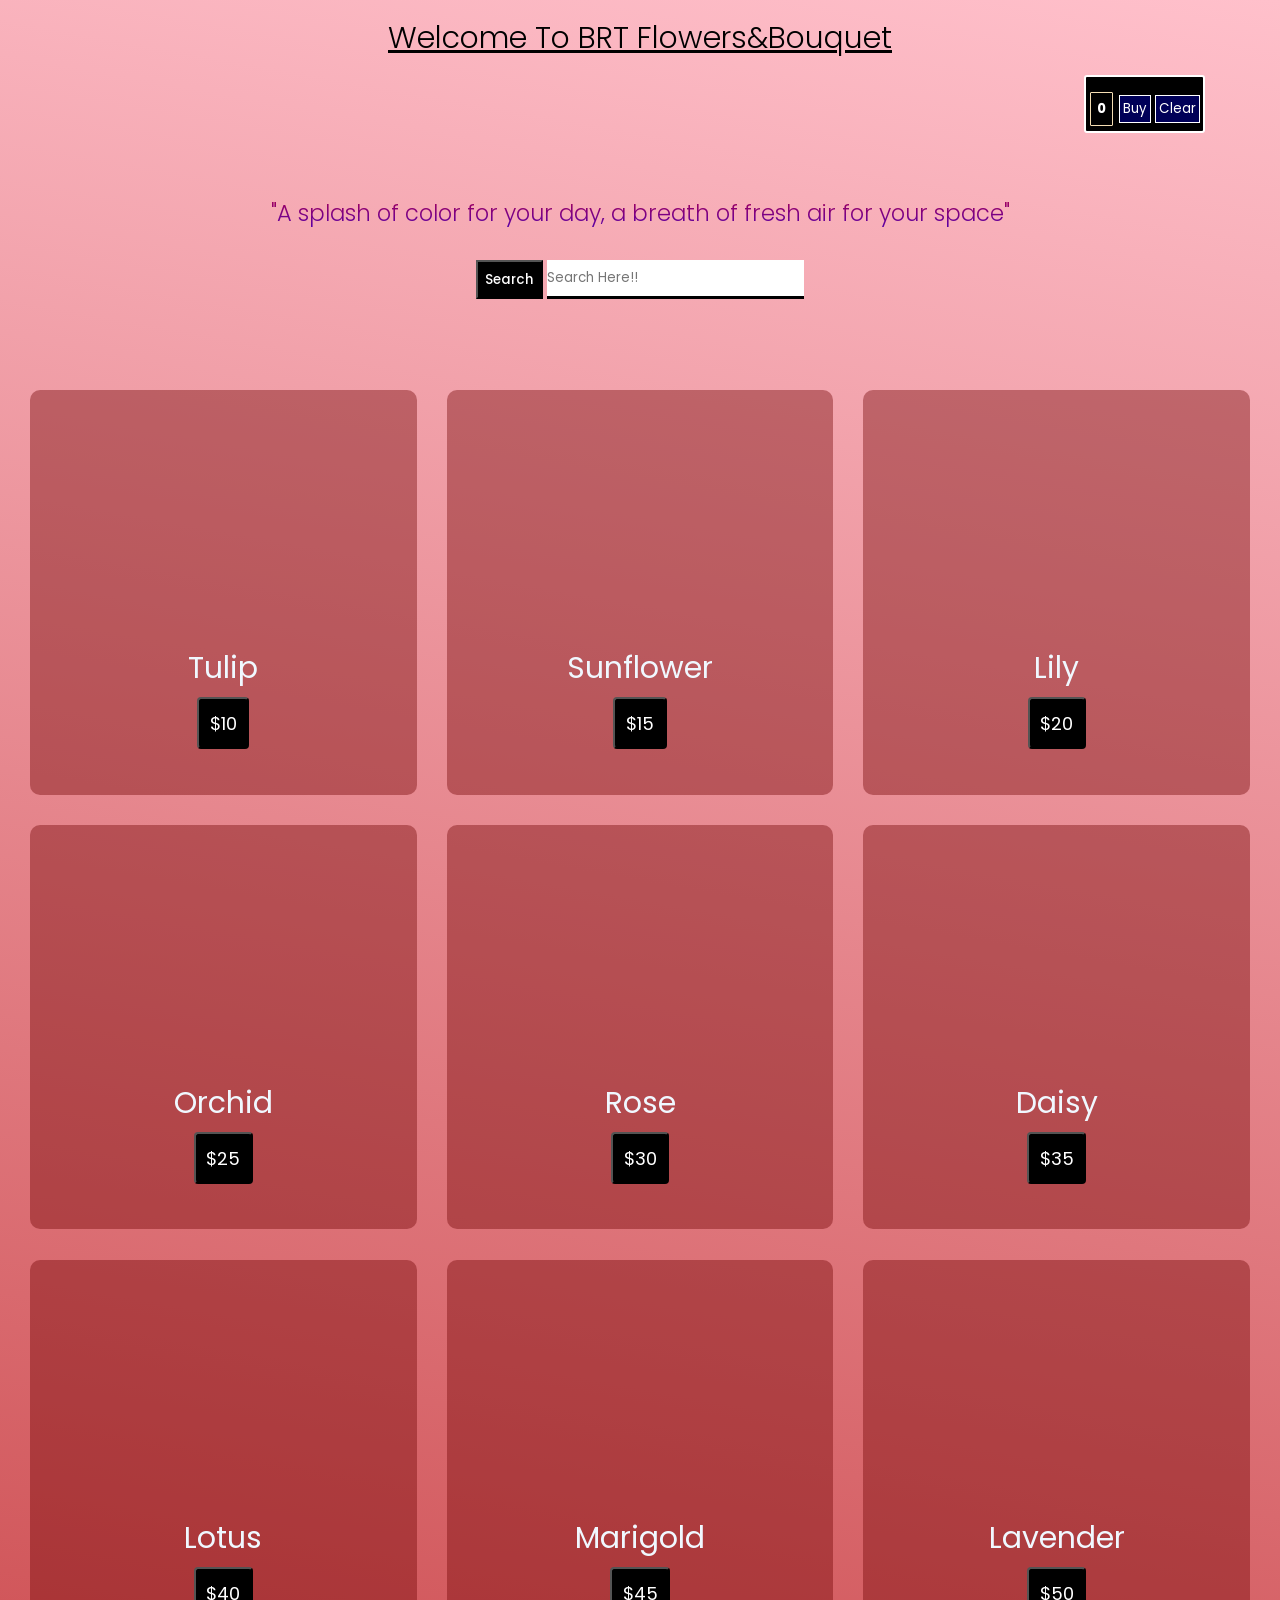
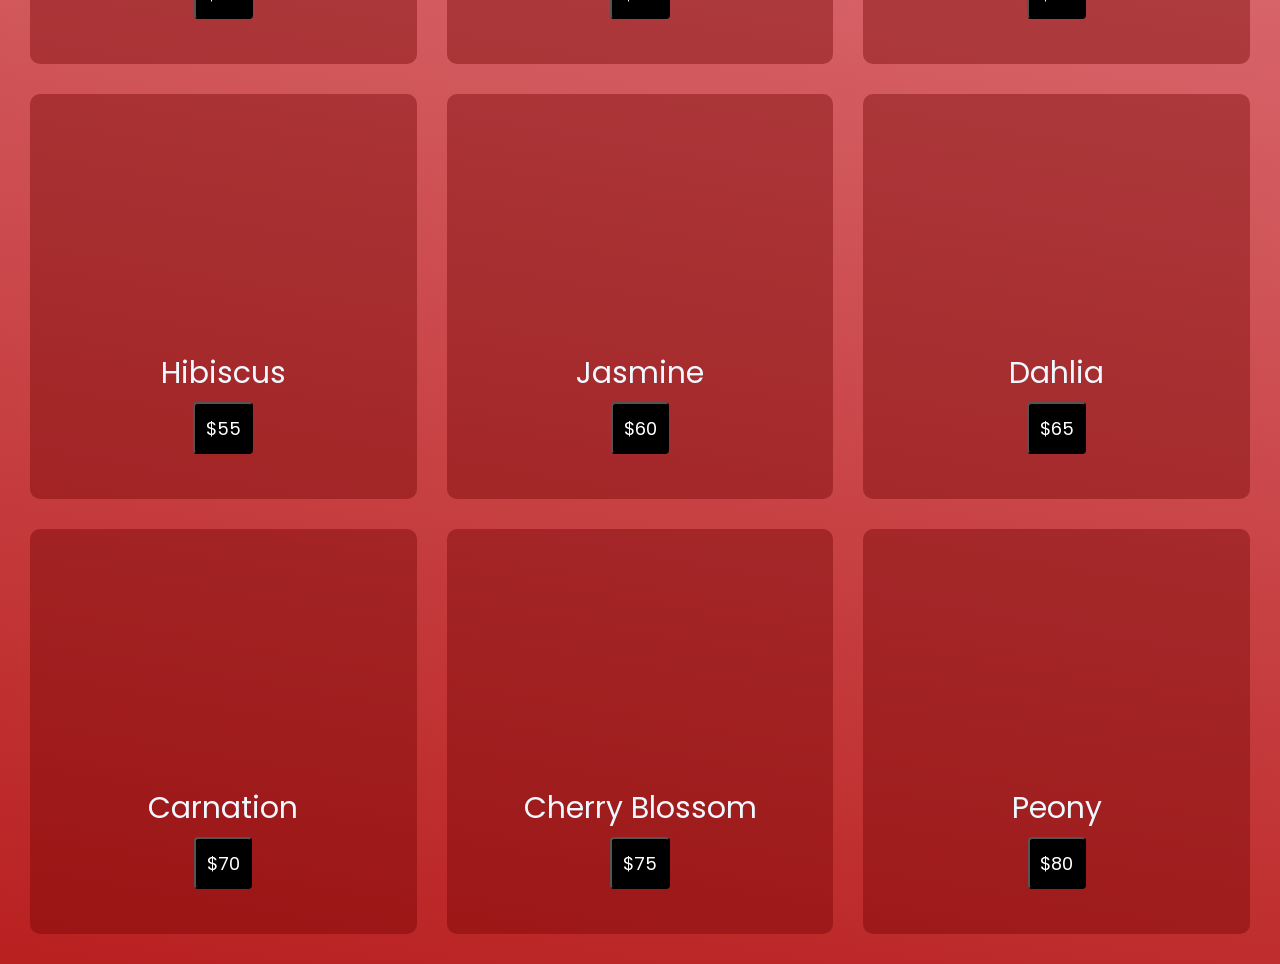
==== flower.html @ 28167071 "Add files via upload my flower ecommerce website" ====
<!DOCTYPE html>
<html lang="en">
<head>
    <meta charset="UTF-8">
    <meta name="viewport" content="width=device-width, initial-scale=1.0">
    <title>Flowers</title>
    <link rel="stylesheet" href="flowers.css">
     <title>FLOWERS SHOP</title>
   <link rel="preconnect" href="https://fonts.googleapis.com">
<link rel="preconnect" href="https://fonts.gstatic.com" crossorigin>
<link href="https://fonts.googleapis.com/css2?family=Poppins:ital,wght@0,100;0,200;0,300;0,400;0,500;0,600;0,700;0,800;0,900;1,100;1,200;1,300;1,400;1,500;1,600;1,700;1,800;1,900&family=Roboto:ital,wght@0,100..900;1,100..900&display=swap" rel="stylesheet">
<link rel="stylesheet" href="https://cdnjs.cloudflare.com/ajax/libs/font-awesome/7.0.1/css/all.min.css" integrity="sha512-2SwdPD6INVrV/lHTZbO2nodKhrnDdJK9/kg2XD1r9uGqPo1cUbujc+IYdlYdEErWNu69gVcYgdxlmVmzTWnetw==" crossorigin="anonymous" referrerpolicy="no-referrer" />
<link rel="stylesheet" href="query.css">
</head>
<body>
    <h1>Welcome To BRT Flowers&Bouquet</h1>
    <div class="cart">
        <i class="fa-solid fa-cart-arrow-down"></i>
        <button class="qantity">0</button>
        <button class="Buy">Buy</button>
        <button class="clear">Clear</button>
    </div>
    <h2>"A splash of color for your day, a breath of fresh air for your space"</h2>
    <div class="search-bar">
        <button id="search-btn">Search</button>
        <input class="here" type="text"  id="text-input" placeholder="Search Here!!" >

        
        
    </div>
    <div class="flowers-container">
    <div class="flower1 fr">
      <img src="/Products/pngegg (1).png" alt="">
      <span>Tulip</span>
      <button class="btn">$10</button>
     
    </div>
     <div class="flower2 fr">
        <img src="/Products/pngegg (2).png" alt="">
        <span>Sunflower</span>
        <button class="btn">$15</button>
    </div>
     <div class="flower3 fr">
        <img src="/Products/pngegg (3).png" alt="">
        <span>Lily</span>
        <button class="btn">$20</button>
    </div>
     <div class="flower4 fr">
        <img src="/Products/pngegg (4).png" alt="">
        <span>Orchid</span>
        <button class="btn">$25</button>
    </div>
     <div class="flower5 fr">
        <img src="/Products/pngegg (5).png" alt="">
        <span>Rose</span>
        <button class="btn">$30</button>
    </div>
     <div class="flower6 fr">
        <img src="/Products/pngegg (6).png" alt="">
        <span>Daisy</span>
        <button class="btn">$35</button>
    </div>
     <div class="flower7 fr">
        <img src="/Products/pngegg (7).png" alt="">
        <span>Lotus</span>
        <button class="btn">$40</button>
    </div>
     <div class="flower8 fr">
        <img src="/Products/pngegg (8).png" alt="">
        <span>Marigold</span>
        <button class="btn">$45</button>
    </div>
     <div class="flower9 fr">
        <img src="/Products/pngegg (9).png" alt="">
        <span>Lavender</span>
        <button class="btn">$50</button>
    </div>
     <div class="flower10 fr">
        <img src="/Products/pngegg (10).png" alt="">
        <span>Hibiscus</span>
        <button class="btn">$55</button>
    </div>
     <div class="flower11 fr">
        <img src="/Products/pngegg (11).png" alt="">
        <span>Jasmine</span>
        <button class="btn">$60</button>
    </div>
     <div class="flower12 fr">
        <img src="/Products/pngegg (12).png" alt="">
        <span>Dahlia</span>
        <button class="btn">$65</button>
    </div>
     <div class="flower13 fr">
        <img src="/Products/pngegg (13).png" alt="">
        <span>Carnation</span>
        <button class="btn">$70</button>
    </div>
     <div class="flower14 fr">
        <img src="/Products/pngegg (14).png" alt="">
        <span>Cherry Blossom</span>
        <button class="btn">$75</button>
    </div>
     <div class="flower15 fr">
        <img src="/Products/pngegg (15).png" alt="">
        <span>Peony</span>
        <button class="btn">$80</button>
    </div>

</div>
</body>
</html>
---- flowers.css ----
*{
    margin:0;
    padding:0;
    box-sizing:border-box;
    font-family: 'Poppins';
}
body{
    background:linear-gradient(190deg,pink,#b92020);
}
img{
    height: 15rem;
}
h1{
    text-align: center;
    font-weight: 300;
    text-decoration: underline;
    padding:1rem;
}
h2{
    text-align:center;
    padding:2rem;
    background: linear-gradient(red,blue);
    background-clip: text;
    color: transparent;
    font-weight: 300;
    margin-top: 6rem;
    

}
.flowers-container{
    display: grid;
    grid-template-columns: repeat(3,1fr);
    gap: 2rem;
    padding: 2rem;
    
    

}
.search-bar{
    display: flex;
    justify-content: center;
    margin-bottom: 4rem;

}
.here{
    border-top:none;
    border-left:none;
    border-right:none;
    border-bottom:3px solid black;
    outline: none;
    
}
#search-btn{
    background: black;
    padding: 0.5rem;
    margin-right: 0.3rem;
    color:white;
    font-weight: 500;

}
#search-btn:hover{
    background: rgba(110,0,0, 1);
    border-radius: 2px;
    cursor:pointer;
}


.fr{
    background:rgba(110,0,0, 0.4) ;
    display: flex;
    flex-direction: column;
    justify-content: center;
    align-items: center;
    padding: 2rem;
    border-radius: 10px;
    color: aliceblue;
}
.fr:hover{
    background: rgba(110,0,0, 1);
    color:white;
    cursor: pointer;
}
.btn{
    padding: 0.7rem;
    margin: 1rem;
    cursor: pointer;
    background:rgba(0,0,0, 1);
    color: white;
    border-radius: 4px;
    font-size: 1.2rem;
    margin-top: 0.4rem;
}
.btn:hover{
    background: rgba(0,0,110, 0.6);
    border-color: white;
}
span{
    font-size: 2rem;
}
img{
    filter:drop-shadow(4px 10px 15px black);
}
.cart{
    display: inline-block;
    position: fixed;
    background: rgba(0,0,0, 1);
     right: 0;
    margin: 5rem;
    top: 0;
    padding: 0.2rem;
    margin-top: 5rem;
    z-index: 100;
    border: 2px solid white;
    border-radius: 3px;
}
.fa-cart-arrow-down{
    font-size: 2rem;
    align-self: center;
    color:white;    

}
.qantity{
    padding: 0.4rem;
    font-weight: bold;
    border:1px solid wheat;
    border-radius: 1px;
    background:rgba(0,0,0, 0.1);
    color: white;
    margin: 0.1rem;
    cursor: pointer;

}
.Buy , .clear{
      background: rgba(0,0,110, 0.8);
      color: white;
      padding: 0.2rem;
      border: 1px solid white;
}
.Buy:hover , .clear:hover{
    background: white;
    color: black;
    cursor: pointer;
    border:1px solid red;

}
---- query.css ----
@media (max-width:94rem){
    html{
        font-size:94% ;
    }

}
@media (max-width:63rem){
    html{
        font-size:75% ;
    }
    .flowers-container{
    grid-template-columns: repeat(2,1fr);
    
    
}
}
@media (max-width:56rem){
    html{
        font-size:75% ;
    }
    .flowers-container{
    grid-template-columns: 1fr;
    
    
}
    
    

}
@media (max-width:42rem){
    html{
        font-size:59% ;
    }
    li a{
            font-weight: normal;

    }
    #flowers-img-container{
        grid-template-columns: 1fr;
    }
.flowers-container{
    grid-template-columns: repeat(2,1fr);
}
    
   


}
@media (max-width:34rem){
    html{
        font-size:49% ;
    }
    li a{
            font-weight: normal;

    }
.flowers-container{
    grid-template-columns: 1fr;
    padding: 6rem;
}
.cart{
    margin-top: 17.2rem;
    top: 0;
    

}
  .search-bar{
    display: inline-block;
    margin-left: 5rem;

  }

}

@media (max-width:25rem){
    html{
        font-size:40% ;
    }
    li a{
            font-weight:normal;

    }

}
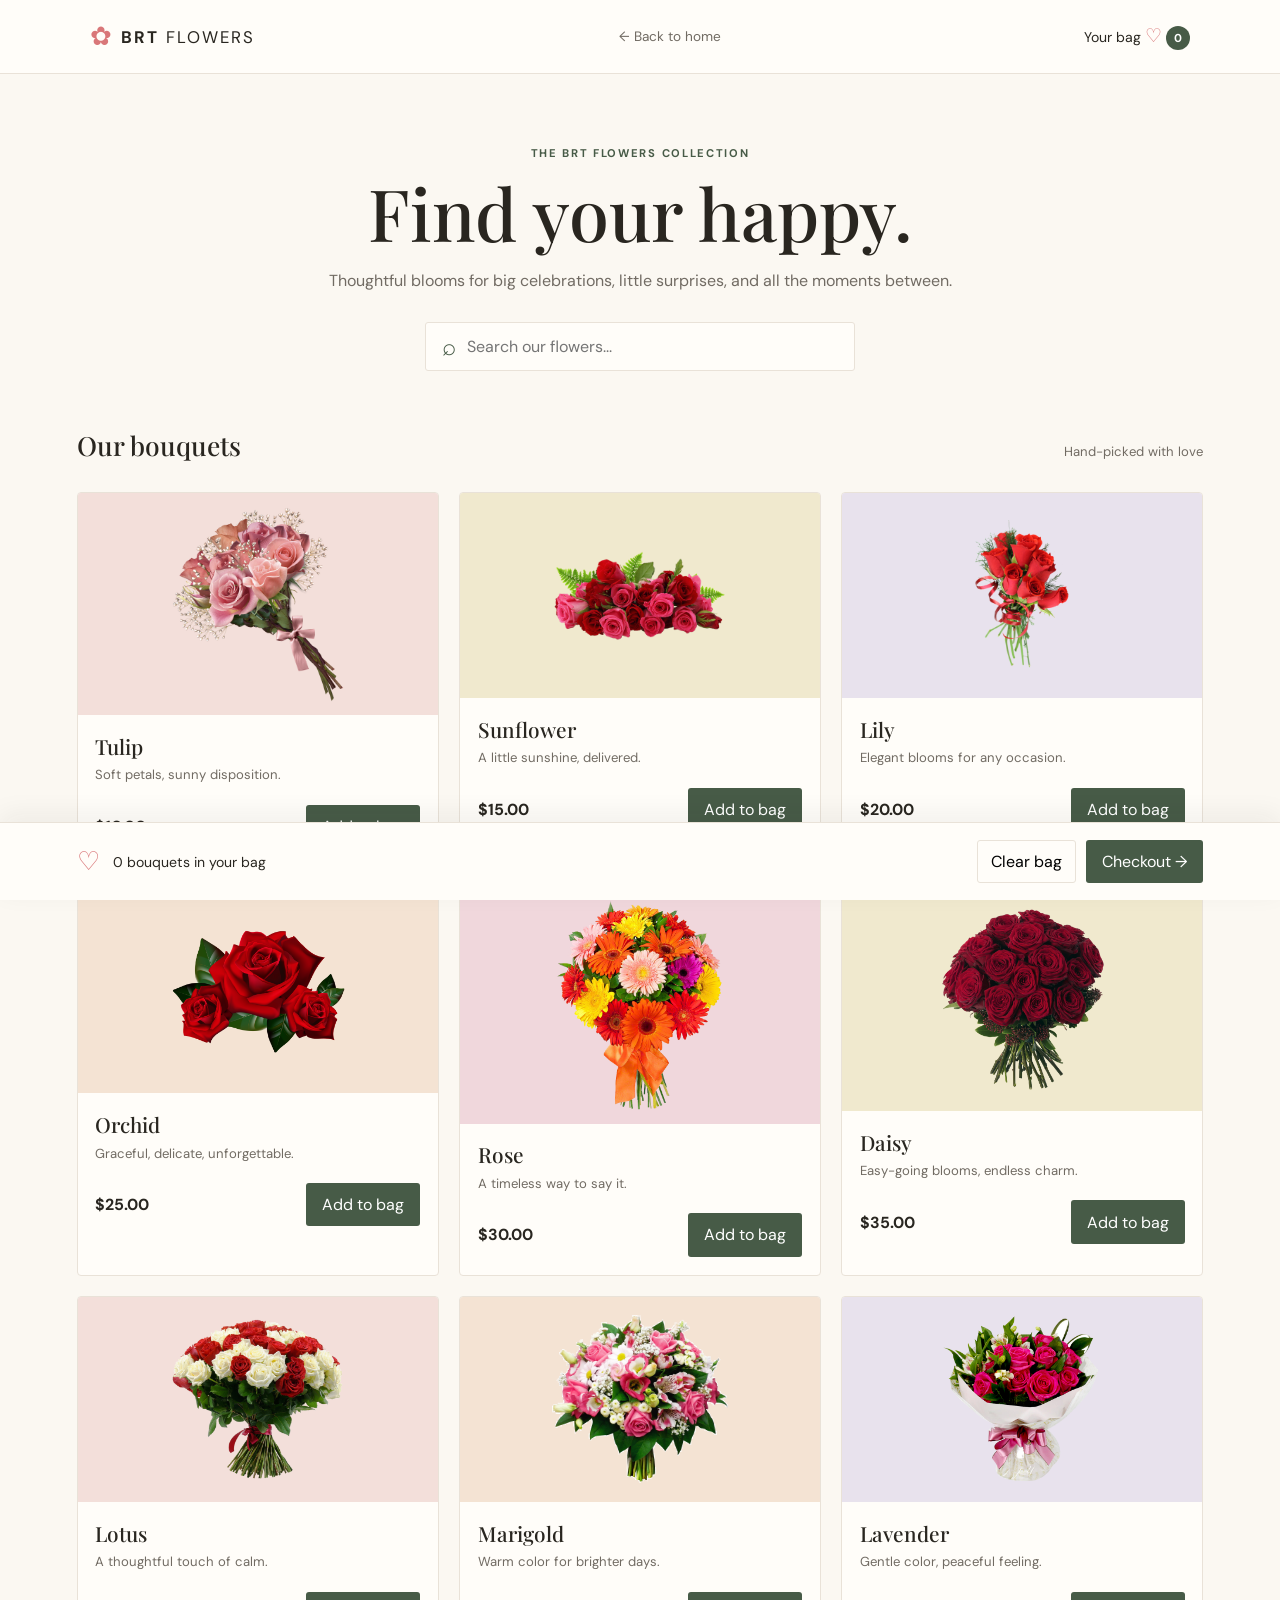
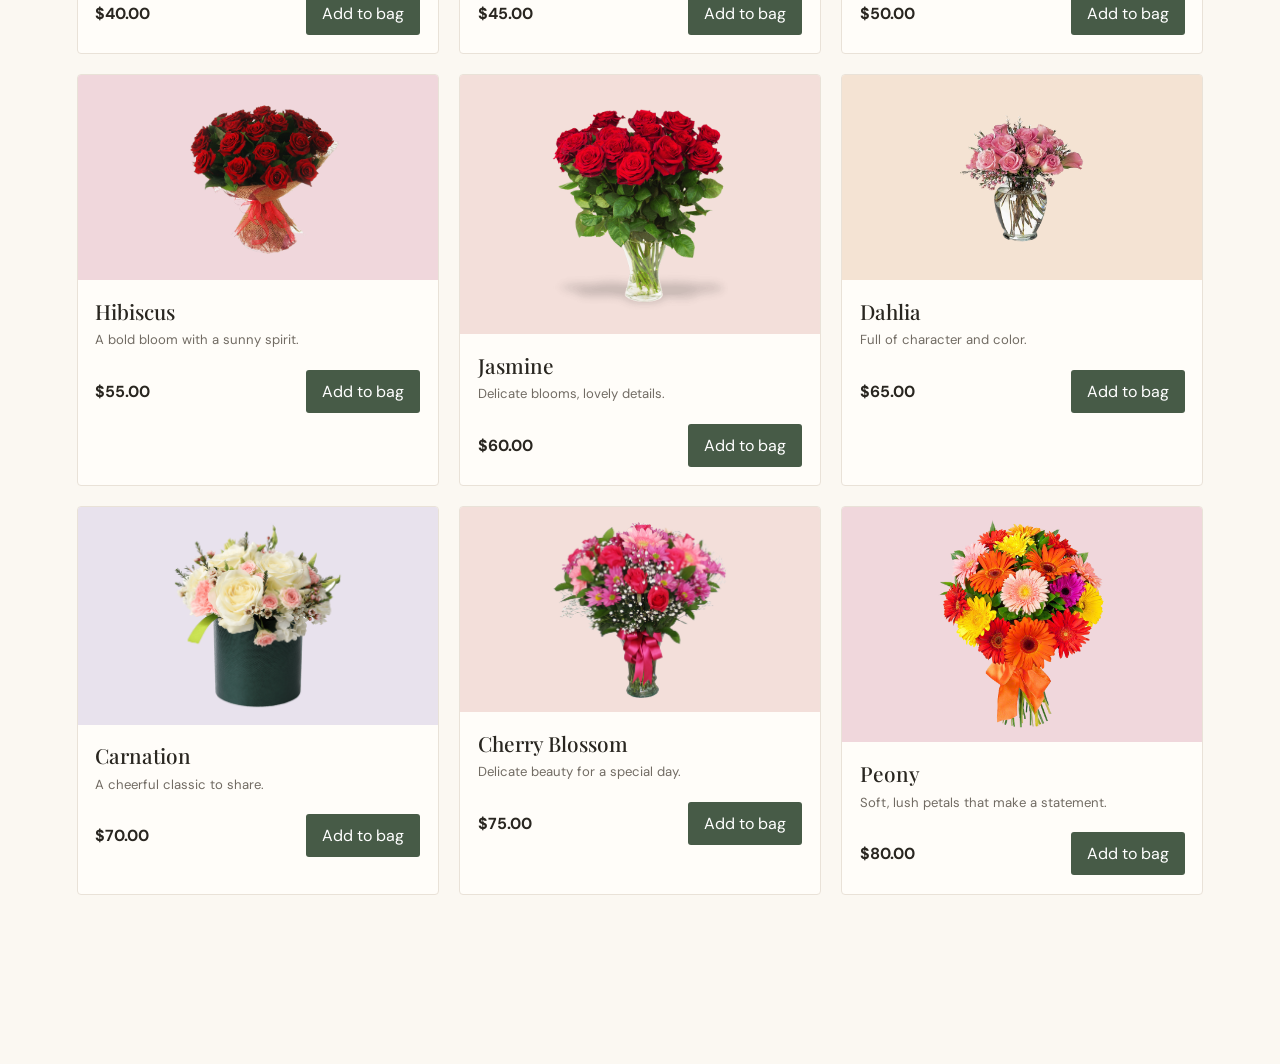
==== commit f2a7156a: "Have change my background colors , button  color and styling , added payment method and javascript f" ====
--- a/flower.html
+++ b/flower.html
@@ -3,109 +3,58 @@
 <head>
     <meta charset="UTF-8">
     <meta name="viewport" content="width=device-width, initial-scale=1.0">
-    <title>Flowers</title>
+    <meta name="description" content="Browse fresh flower bouquets at BRT Flowers.">
+    <title>Shop Flowers | BRT Flowers</title>
+    <link rel="preconnect" href="https://fonts.googleapis.com">
+    <link rel="preconnect" href="https://fonts.gstatic.com" crossorigin>
+    <link href="https://fonts.googleapis.com/css2?family=DM+Sans:wght@400;500;600;700&family=Playfair+Display:wght@500;600;700&display=swap" rel="stylesheet">
     <link rel="stylesheet" href="flowers.css">
-     <title>FLOWERS SHOP</title>
-   <link rel="preconnect" href="https://fonts.googleapis.com">
-<link rel="preconnect" href="https://fonts.gstatic.com" crossorigin>
-<link href="https://fonts.googleapis.com/css2?family=Poppins:ital,wght@0,100;0,200;0,300;0,400;0,500;0,600;0,700;0,800;0,900;1,100;1,200;1,300;1,400;1,500;1,600;1,700;1,800;1,900&family=Roboto:ital,wght@0,100..900;1,100..900&display=swap" rel="stylesheet">
-<link rel="stylesheet" href="https://cdnjs.cloudflare.com/ajax/libs/font-awesome/7.0.1/css/all.min.css" integrity="sha512-2SwdPD6INVrV/lHTZbO2nodKhrnDdJK9/kg2XD1r9uGqPo1cUbujc+IYdlYdEErWNu69gVcYgdxlmVmzTWnetw==" crossorigin="anonymous" referrerpolicy="no-referrer" />
-<link rel="stylesheet" href="query.css">
 </head>
 <body>
-    <h1>Welcome To BRT Flowers&Bouquet</h1>
-    <div class="cart">
-        <i class="fa-solid fa-cart-arrow-down"></i>
-        <button class="qantity">0</button>
-        <button class="Buy">Buy</button>
-        <button class="clear">Clear</button>
-    </div>
-    <h2>"A splash of color for your day, a breath of fresh air for your space"</h2>
-    <div class="search-bar">
-        <button id="search-btn">Search</button>
-        <input class="here" type="text"  id="text-input" placeholder="Search Here!!" >
+    <header class="shop-header">
+        <a class="brand" href="index.html"><span aria-hidden="true">✿</span> BRT <span>FLOWERS</span></a>
+        <a class="back-link" href="index.html">← Back to home</a>
+        <a class="cart-link" href="#cart" aria-label="Cart, 0 items">Your bag <span aria-hidden="true">♡</span> <b class="cart-count" aria-live="polite">0</b></a>
+    </header>
+    <main>
+        <section class="shop-intro">
+            <p class="eyebrow">THE BRT FLOWERS COLLECTION</p>
+            <h1>Find your happy.</h1>
+            <p>Thoughtful blooms for big celebrations, little surprises, and all the moments between.</p>
+            <label class="search-box">
+                <span aria-hidden="true">⌕</span>
+                <span class="sr-only">Search bouquets</span>
+                <input type="search" id="text-input" placeholder="Search our flowers..." autocomplete="off">
+            </label>
+            <p class="search-empty" hidden>No bouquets match that search. Try another flower.</p>
+        </section>
 
-        
-        
-    </div>
-    <div class="flowers-container">
-    <div class="flower1 fr">
-      <img src="/Products/pngegg (1).png" alt="">
-      <span>Tulip</span>
-      <button class="btn">$10</button>
-     
-    </div>
-     <div class="flower2 fr">
-        <img src="/Products/pngegg (2).png" alt="">
-        <span>Sunflower</span>
-        <button class="btn">$15</button>
-    </div>
-     <div class="flower3 fr">
-        <img src="/Products/pngegg (3).png" alt="">
-        <span>Lily</span>
-        <button class="btn">$20</button>
-    </div>
-     <div class="flower4 fr">
-        <img src="/Products/pngegg (4).png" alt="">
-        <span>Orchid</span>
-        <button class="btn">$25</button>
-    </div>
-     <div class="flower5 fr">
-        <img src="/Products/pngegg (5).png" alt="">
-        <span>Rose</span>
-        <button class="btn">$30</button>
-    </div>
-     <div class="flower6 fr">
-        <img src="/Products/pngegg (6).png" alt="">
-        <span>Daisy</span>
-        <button class="btn">$35</button>
-    </div>
-     <div class="flower7 fr">
-        <img src="/Products/pngegg (7).png" alt="">
-        <span>Lotus</span>
-        <button class="btn">$40</button>
-    </div>
-     <div class="flower8 fr">
-        <img src="/Products/pngegg (8).png" alt="">
-        <span>Marigold</span>
-        <button class="btn">$45</button>
-    </div>
-     <div class="flower9 fr">
-        <img src="/Products/pngegg (9).png" alt="">
-        <span>Lavender</span>
-        <button class="btn">$50</button>
-    </div>
-     <div class="flower10 fr">
-        <img src="/Products/pngegg (10).png" alt="">
-        <span>Hibiscus</span>
-        <button class="btn">$55</button>
-    </div>
-     <div class="flower11 fr">
-        <img src="/Products/pngegg (11).png" alt="">
-        <span>Jasmine</span>
-        <button class="btn">$60</button>
-    </div>
-     <div class="flower12 fr">
-        <img src="/Products/pngegg (12).png" alt="">
-        <span>Dahlia</span>
-        <button class="btn">$65</button>
-    </div>
-     <div class="flower13 fr">
-        <img src="/Products/pngegg (13).png" alt="">
-        <span>Carnation</span>
-        <button class="btn">$70</button>
-    </div>
-     <div class="flower14 fr">
-        <img src="/Products/pngegg (14).png" alt="">
-        <span>Cherry Blossom</span>
-        <button class="btn">$75</button>
-    </div>
-     <div class="flower15 fr">
-        <img src="/Products/pngegg (15).png" alt="">
-        <span>Peony</span>
-        <button class="btn">$80</button>
-    </div>
-
-</div>
+        <section class="products-section" aria-label="Bouquets">
+            <div class="products-heading"><h2>Our bouquets</h2><p>Hand-picked with love</p></div>
+            <div class="flowers-container">
+                <article class="product-card" data-name="Tulip"><div class="product-art art-pink" aria-hidden="true"><img src="/Products/pngegg (1).png " ></div><div class="product-info"><h3>Tulip</h3><p>Soft petals, sunny disposition.</p><div class="product-buy"><span>$10.00</span><button class="add-to-cart" type="button" data-id="tulip" data-name="Tulip" data-price="10">Add to bag</button></div></div></article>
+                <article class="product-card" data-name="Sunflower"><div class="product-art art-yellow" aria-hidden="true"><img src="/Products/pngegg (2).png" alt=""></div><div class="product-info"><h3>Sunflower</h3><p>A little sunshine, delivered.</p><div class="product-buy"><span>$15.00</span><button class="add-to-cart" type="button" data-id="sunflower" data-name="Sunflower" data-price="15">Add to bag</button></div></div></article>
+                <article class="product-card" data-name="Lily"><div class="product-art art-lilac" aria-hidden="true"><img src="/Products/pngegg (3).png" alt=""></div><div class="product-info"><h3>Lily</h3><p>Elegant blooms for any occasion.</p><div class="product-buy"><span>$20.00</span><button class="add-to-cart" type="button" data-id="lily" data-name="Lily" data-price="20">Add to bag</button></div></div></article>
+                <article class="product-card" data-name="Orchid"><div class="product-art art-peach" aria-hidden="true"><img src="/Products/pngegg (4).png" alt=""></div><div class="product-info"><h3>Orchid</h3><p>Graceful, delicate, unforgettable.</p><div class="product-buy"><span>$25.00</span><button class="add-to-cart" type="button" data-id="orchid" data-name="Orchid" data-price="25">Add to bag</button></div></div></article>
+                <article class="product-card" data-name="Rose"><div class="product-art art-rose" aria-hidden="true"><img src="/Products/pngegg (6).png" alt=""></div><div class="product-info"><h3>Rose</h3><p>A timeless way to say it.</p><div class="product-buy"><span>$30.00</span><button class="add-to-cart" type="button" data-id="rose" data-name="Rose" data-price="30">Add to bag</button></div></div></article>
+                <article class="product-card" data-name="Daisy"><div class="product-art art-yellow" aria-hidden="true"><img src="/Products/pngegg (7).png" alt=""></div><div class="product-info"><h3>Daisy</h3><p>Easy-going blooms, endless charm.</p><div class="product-buy"><span>$35.00</span><button class="add-to-cart" type="button" data-id="daisy" data-name="Daisy" data-price="35">Add to bag</button></div></div></article>
+                <article class="product-card" data-name="Lotus"><div class="product-art art-pink" aria-hidden="true"><img src="/Products/pngegg (8).png" alt=""></div><div class="product-info"><h3>Lotus</h3><p>A thoughtful touch of calm.</p><div class="product-buy"><span>$40.00</span><button class="add-to-cart" type="button" data-id="lotus" data-name="Lotus" data-price="40">Add to bag</button></div></div></article>
+                <article class="product-card" data-name="Marigold"><div class="product-art art-peach" aria-hidden="true"><img src="/Products/pngegg (9).png" alt=""></div><div class="product-info"><h3>Marigold</h3><p>Warm color for brighter days.</p><div class="product-buy"><span>$45.00</span><button class="add-to-cart" type="button" data-id="marigold" data-name="Marigold" data-price="45">Add to bag</button></div></div></article>
+                <article class="product-card" data-name="Lavender"><div class="product-art art-lilac" aria-hidden="true"><img src="/Products/pngegg (10).png" alt=""></div><div class="product-info"><h3>Lavender</h3><p>Gentle color, peaceful feeling.</p><div class="product-buy"><span>$50.00</span><button class="add-to-cart" type="button" data-id="lavender" data-name="Lavender" data-price="50">Add to bag</button></div></div></article>
+                <article class="product-card" data-name="Hibiscus"><div class="product-art art-rose" aria-hidden="true"><img src="/Products/pngegg (11).png" alt=""></div><div class="product-info"><h3>Hibiscus</h3><p>A bold bloom with a sunny spirit.</p><div class="product-buy"><span>$55.00</span><button class="add-to-cart" type="button" data-id="hibiscus" data-name="Hibiscus" data-price="55">Add to bag</button></div></article>
+                <article class="product-card" data-name="Jasmine"><div class="product-art art-pink" aria-hidden="true"><img src="/Products/pngegg (12).png" alt=""></div><div class="product-info"><h3>Jasmine</h3><p>Delicate blooms, lovely details.</p><div class="product-buy"><span>$60.00</span><button class="add-to-cart" type="button" data-id="jasmine" data-name="Jasmine" data-price="60">Add to bag</button></div></div></article>
+                <article class="product-card" data-name="Dahlia"><div class="product-art art-peach" aria-hidden="true"><img src="/Products/pngegg (13).png" alt=""></div><div class="product-info"><h3>Dahlia</h3><p>Full of character and color.</p><div class="product-buy"><span>$65.00</span><button class="add-to-cart" type="button" data-id="dahlia" data-name="Dahlia" data-price="65">Add to bag</button></div></div></article>
+                <article class="product-card" data-name="Carnation"><div class="product-art art-lilac" aria-hidden="true"><img src="Products/pngegg (14).png" alt=""></div><div class="product-info"><h3>Carnation</h3><p>A cheerful classic to share.</p><div class="product-buy"><span>$70.00</span><button class="add-to-cart" type="button" data-id="carnation" data-name="Carnation" data-price="70">Add to bag</button></div></div></article>
+                <article class="product-card" data-name="Cherry Blossom"><div class="product-art art-pink" aria-hidden="true"><img src="/Products/pngegg (15).png" alt=""></div><div class="product-info"><h3>Cherry Blossom</h3><p>Delicate beauty for a special day.</p><div class="product-buy"><span>$75.00</span><button class="add-to-cart" type="button" data-id="cherry-blossom" data-name="Cherry Blossom" data-price="75">Add to bag</button></div></div></article>
+                <article class="product-card" data-name="Peony"><div class="product-art art-rose" aria-hidden="true"><img src="/Products/pngegg (6).png" alt=""></div><div class="product-info"><h3>Peony</h3><p>Soft, lush petals that make a statement.</p><div class="product-buy"><span>$80.00</span><button class="add-to-cart" type="button" data-id="peony" data-name="Peony" data-price="80">Add to bag</button></div></div></article>
+            </div>
+        </section>
+    </main>
+    <aside class="cart-panel" id="cart" aria-label="Shopping bag">
+        <div><span class="cart-icon" aria-hidden="true">♡</span><span class="cart-summary">0 bouquets in your bag</span></div>
+        <div class="cart-actions"><button class="clear-cart" type="button">Clear bag</button><button class="checkout-button" type="button">Checkout <span aria-hidden="true">→</span></button></div>
+    </aside>
+    <div class="toast" role="status" aria-live="polite"></div>
+    <script src="app.js" defer></script>
 </body>
 </html>
--- a/flowers.css
+++ b/flowers.css
@@ -1,145 +1,89 @@
-*{
-    margin:0;
-    padding:0;
-    box-sizing:border-box;
-    font-family: 'Poppins';
+:root {
+    --ink: #292620;
+    --muted: #716b63;
+    --cream: #fbf8f2;
+    --paper: #fffdf9;
+    --rose: #d97779;
+    --green: #475b47;
+    --line: #e9e2d8;
+    font-family: "DM Sans", sans-serif;
+    color: var(--ink);
+    background: var(--cream);
+    font-synthesis: none;
+    text-rendering: optimizeLegibility;
 }
-body{
-    background:linear-gradient(190deg,pink,#b92020);
+* { box-sizing: border-box; }
+body { margin: 0; min-width: 320px; padding-bottom: 105px; }
+img{height: 100; width: 200px; padding: 12px;}
+a { color: inherit; text-decoration: none; }
+button, input { font: inherit; }
+.sr-only { position: absolute; width: 1px; height: 1px; padding: 0; margin: -1px; overflow: hidden; clip: rect(0, 0, 0, 0); white-space: nowrap; border: 0; }
+.shop-header { min-height: 74px; padding: 0 clamp(1rem, 7vw, 7rem); display: flex; align-items: center; justify-content: space-between; gap: 1rem; background: var(--paper); border-bottom: 1px solid var(--line); }
+.brand { display: inline-flex; align-items: center; gap: .45rem; font-size: 1.05rem; font-weight: 700; letter-spacing: .12em; white-space: nowrap; }
+.brand > span:first-child { color: var(--rose); font-size: 1.6rem; }
+.brand > span:last-child { font-weight: 400; }
+.back-link { color: var(--muted); font-size: .85rem; }
+.back-link:hover { color: var(--green); }
+.cart-link { font-size: .88rem; }
+.cart-link > span { color: var(--rose); font-size: 1.2rem; }
+.cart-count { display: inline-grid; width: 1.5rem; height: 1.5rem; place-items: center; border-radius: 50%; color: white; background: var(--green); font-size: .72rem; }
+.shop-intro { padding: 4.5rem 1rem 2.5rem; text-align: center; }
+.eyebrow { margin: 0 0 .8rem; color: var(--green); font-size: .7rem; font-weight: 700; letter-spacing: .15em; }
+.shop-intro h1 { margin: 0; font: 500 clamp(2.7rem, 6vw, 4.5rem)/1.1 "Playfair Display", Georgia, serif; }
+.shop-intro > p:not(.eyebrow, .search-empty) { margin: 1rem auto 1.8rem; color: var(--muted); line-height: 1.6; }
+.search-box { width: min(100%, 430px); min-height: 48px; margin: auto; padding: 0 1rem; display: flex; align-items: center; gap: .7rem; border: 1px solid var(--line); border-radius: 3px; background: var(--paper); }
+.search-box > span:first-child { color: var(--green); font-size: 1.5rem; }
+.search-box input { width: 100%; padding: .8rem 0; border: 0; outline: 0; background: transparent; }
+.search-empty { color: var(--muted); }
+.products-section { max-width: 1330px; margin: auto; padding: 1rem clamp(1rem, 6vw, 5rem) 4rem; }
+.products-heading { margin: 0 0 1.2rem; display: flex; align-items: baseline; justify-content: space-between; }
+.products-heading h2 { margin: 0; font: 500 1.65rem "Playfair Display", Georgia, serif; }
+.products-heading p { color: var(--muted); font-size: .82rem; }
+.flowers-container { display: grid; grid-template-columns: repeat(3, minmax(0, 1fr)); gap: 1.25rem; }
+.product-card { overflow: hidden; border: 1px solid var(--line); border-radius: 4px; background: var(--paper); transition: transform .2s ease, box-shadow .2s ease; }
+.product-card:hover { transform: translateY(-4px); box-shadow: 0 12px 30px rgba(41, 38, 32, .09); }
+.product-art { min-height: 205px; display: grid; place-items: center; font-size: 5.4rem; }
+.art-pink { background: #f3dfda; }
+.art-yellow { background: #f0e9ce; }
+.art-lilac { background: #e8e2ed; }
+.art-peach { background: #f4e3d3; }
+.art-rose { background: #f0d7dc; }
+.product-info { padding: 1.05rem 1.1rem 1.15rem; }
+.product-info h3 { margin: 0; font: 500 1.3rem "Playfair Display", Georgia, serif; }
+.product-info > p { min-height: 1.4rem; margin: .4rem 0 1rem; color: var(--muted); font-size: .82rem; }
+.product-buy { display: flex; align-items: center; justify-content: space-between; gap: .6rem; }
+.product-buy > span { font-weight: 700; }
+.add-to-cart, .checkout-button { padding: .7rem 1rem; border: 0; border-radius: 3px; color: white; background: var(--green); cursor: pointer; }
+.add-to-cart:hover, .checkout-button:hover { background: #334433; }
+.cart-panel { position: fixed; z-index: 4; right: 0; bottom: 0; left: 0; min-height: 78px; padding: .85rem clamp(1rem, 6vw, 5rem); display: flex; align-items: center; justify-content: space-between; gap: 1rem; background: var(--paper); border-top: 1px solid var(--line); box-shadow: 0 -8px 25px rgba(41, 38, 32, .06); }
+.cart-panel > div:first-child, .cart-actions { display: flex; align-items: center; gap: .8rem; }
+.cart-icon { color: var(--rose); font-size: 1.6rem; }
+.cart-summary { font-size: .88rem; }
+.cart-actions { gap: .65rem; }
+.clear-cart { padding: .65rem .8rem; border: 1px solid var(--line); border-radius: 3px; background: transparent; cursor: pointer; }
+.toast { position: fixed; z-index: 6; right: 1rem; bottom: 100px; padding: .85rem 1rem; color: white; background: var(--green); border-radius: 3px; opacity: 0; transform: translateY(8px); transition: opacity .2s ease, transform .2s ease; pointer-events: none; }
+.toast.is-visible { opacity: 1; transform: translateY(0); }
+
+@media (max-width: 820px) {
+    .flowers-container { grid-template-columns: repeat(2, minmax(0, 1fr)); }
 }
-img{
-    height: 15rem;
+@media (max-width: 520px) {
+    .shop-header { min-height: 64px; }
+    .brand { font-size: .87rem; }
+    .back-link { display: none; }
+    .shop-intro { padding-top: 3rem; }
+    .flowers-container { grid-template-columns: 1fr; gap: .85rem; }
+    .product-card { display: grid; grid-template-columns: 38% 1fr; }
+    .product-art { min-height: 150px; font-size: 3.8rem; }
+    .product-info { padding: .8rem; }
+    .product-info > p { min-height: 0; font-size: .76rem; }
+    .add-to-cart { padding: .6rem .7rem; font-size: .8rem; }
+    .cart-panel { align-items: flex-start; flex-direction: column; padding-top: .7rem; padding-bottom: .7rem; }
+    body { padding-bottom: 130px; }
+    .cart-actions { width: 100%; }
+    .cart-actions button { flex: 1; }
+    .toast { bottom: 140px; }
 }
-h1{
-    text-align: center;
-    font-weight: 300;
-    text-decoration: underline;
-    padding:1rem;
+@media (prefers-reduced-motion: reduce) {
+    *, *::before, *::after { transition-duration: .01ms !important; }
 }
-h2{
-    text-align:center;
-    padding:2rem;
-    background: linear-gradient(red,blue);
-    background-clip: text;
-    color: transparent;
-    font-weight: 300;
-    margin-top: 6rem;
-    
-
-}
-.flowers-container{
-    display: grid;
-    grid-template-columns: repeat(3,1fr);
-    gap: 2rem;
-    padding: 2rem;
-    
-    
-
-}
-.search-bar{
-    display: flex;
-    justify-content: center;
-    margin-bottom: 4rem;
-
-}
-.here{
-    border-top:none;
-    border-left:none;
-    border-right:none;
-    border-bottom:3px solid black;
-    outline: none;
-    
-}
-#search-btn{
-    background: black;
-    padding: 0.5rem;
-    margin-right: 0.3rem;
-    color:white;
-    font-weight: 500;
-
-}
-#search-btn:hover{
-    background: rgba(110,0,0, 1);
-    border-radius: 2px;
-    cursor:pointer;
-}
-
-
-.fr{
-    background:rgba(110,0,0, 0.4) ;
-    display: flex;
-    flex-direction: column;
-    justify-content: center;
-    align-items: center;
-    padding: 2rem;
-    border-radius: 10px;
-    color: aliceblue;
-}
-.fr:hover{
-    background: rgba(110,0,0, 1);
-    color:white;
-    cursor: pointer;
-}
-.btn{
-    padding: 0.7rem;
-    margin: 1rem;
-    cursor: pointer;
-    background:rgba(0,0,0, 1);
-    color: white;
-    border-radius: 4px;
-    font-size: 1.2rem;
-    margin-top: 0.4rem;
-}
-.btn:hover{
-    background: rgba(0,0,110, 0.6);
-    border-color: white;
-}
-span{
-    font-size: 2rem;
-}
-img{
-    filter:drop-shadow(4px 10px 15px black);
-}
-.cart{
-    display: inline-block;
-    position: fixed;
-    background: rgba(0,0,0, 1);
-     right: 0;
-    margin: 5rem;
-    top: 0;
-    padding: 0.2rem;
-    margin-top: 5rem;
-    z-index: 100;
-    border: 2px solid white;
-    border-radius: 3px;
-}
-.fa-cart-arrow-down{
-    font-size: 2rem;
-    align-self: center;
-    color:white;    
-
-}
-.qantity{
-    padding: 0.4rem;
-    font-weight: bold;
-    border:1px solid wheat;
-    border-radius: 1px;
-    background:rgba(0,0,0, 0.1);
-    color: white;
-    margin: 0.1rem;
-    cursor: pointer;
-
-}
-.Buy , .clear{
-      background: rgba(0,0,110, 0.8);
-      color: white;
-      padding: 0.2rem;
-      border: 1px solid white;
-}
-.Buy:hover , .clear:hover{
-    background: white;
-    color: black;
-    cursor: pointer;
-    border:1px solid red;
-
-}
